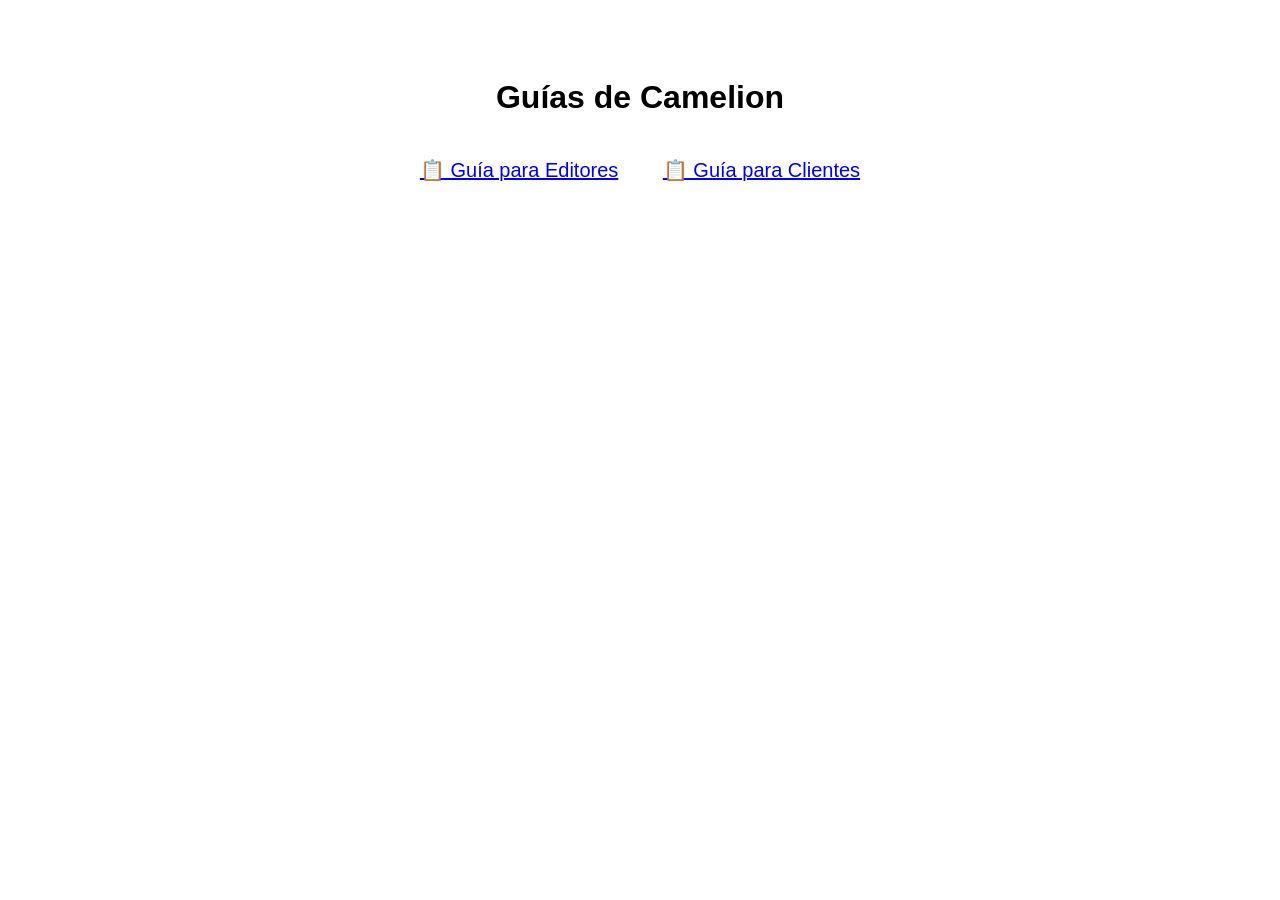
==== index.html @ d44e157c "Add index.html and fix static file serving" ====
<!DOCTYPE html>
<html>
<head>
<title>Camelion - Guías</title>
<style>
body { font-family: Arial; text-align: center; padding: 50px; }
a { font-size: 20px; margin: 20px; display: inline-block; }
</style>
</head>
<body>
<h1>Guías de Camelion</h1>
<a href="/guia-editor.html">📋 Guía para Editores</a>
<a href="/guia-cliente.html">📋 Guía para Clientes</a>
</body>
</html>
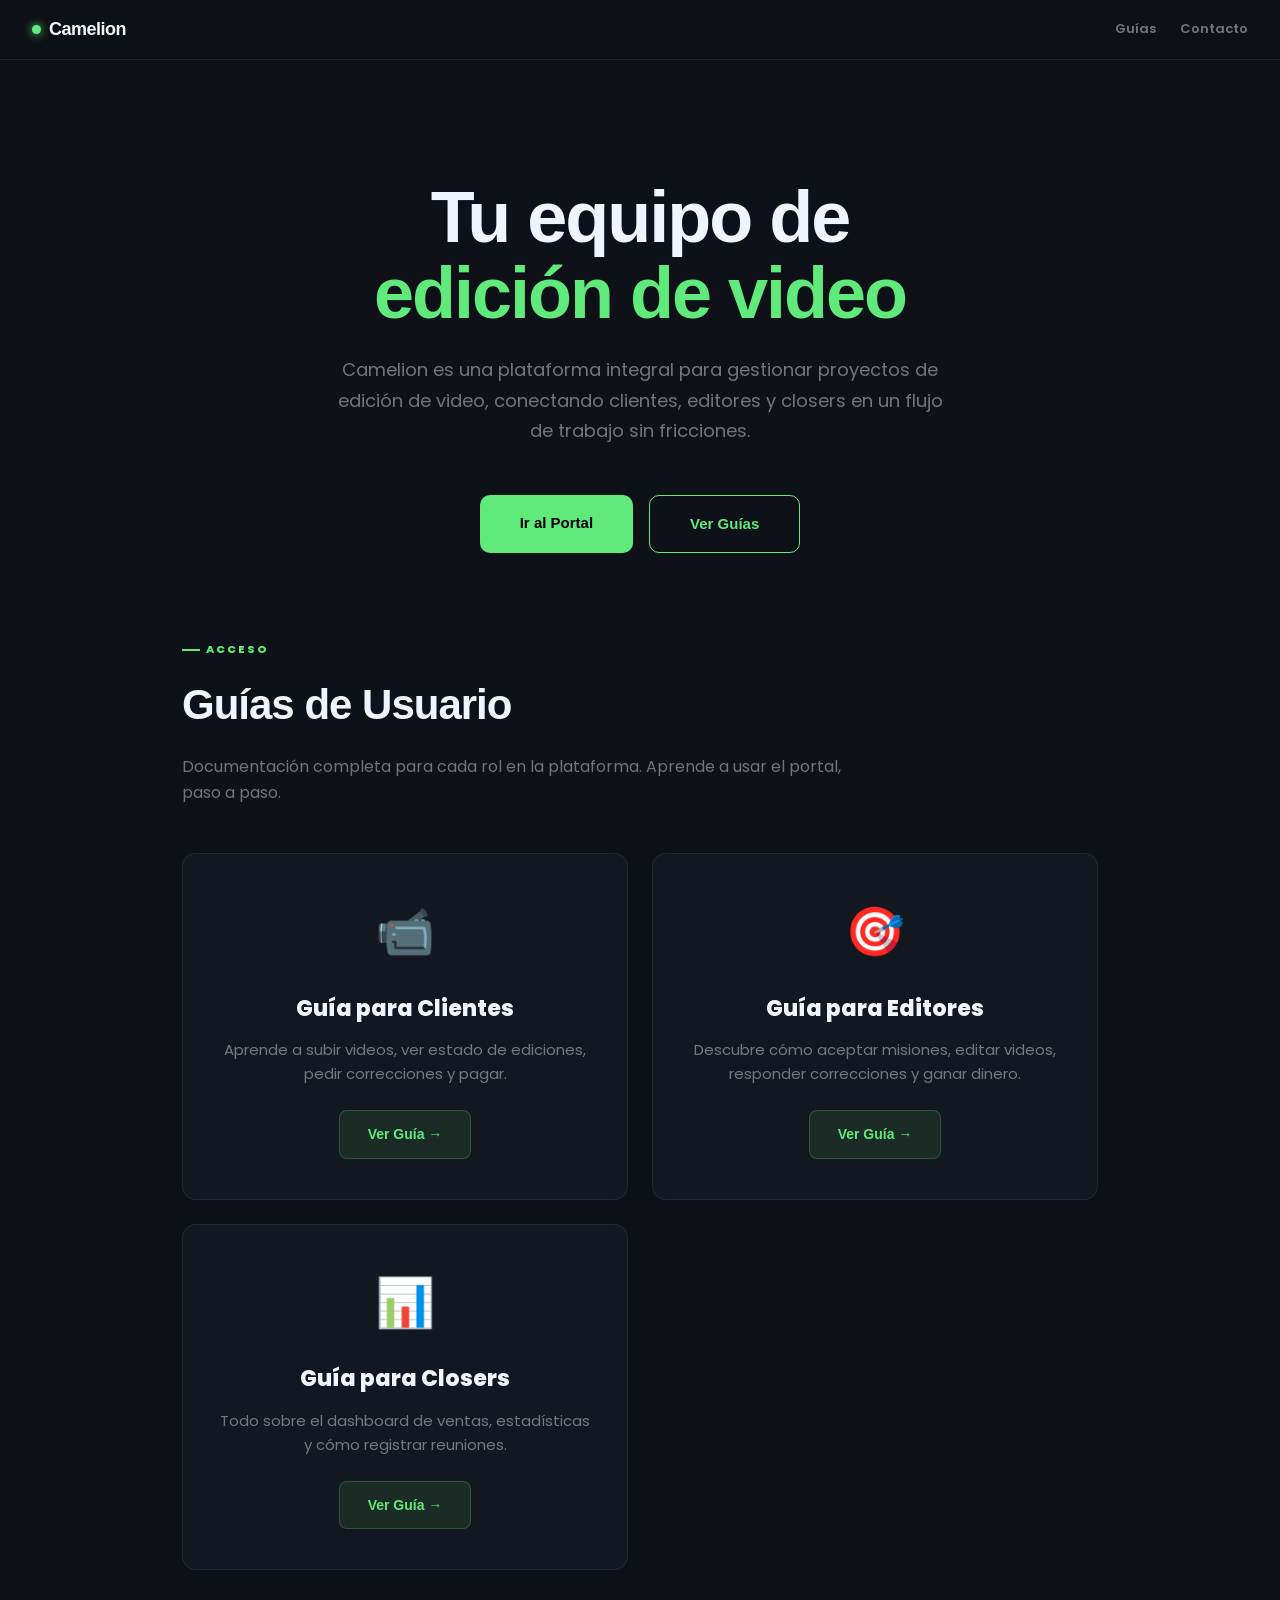
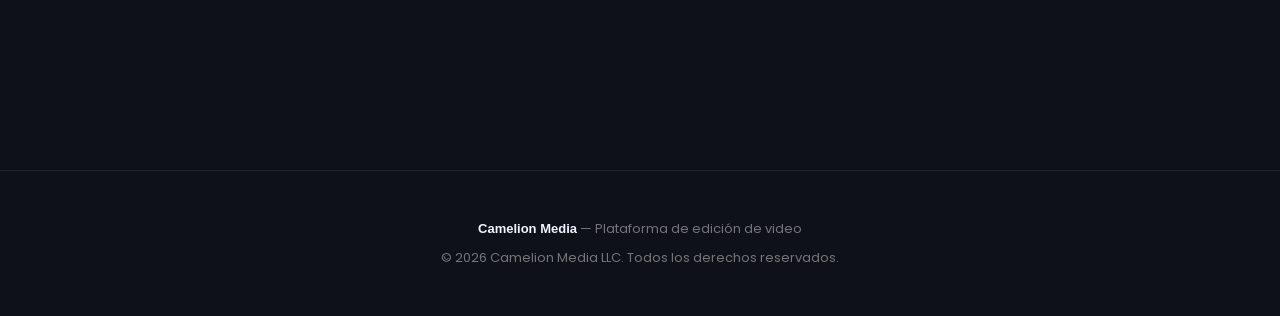
==== commit 67ddf305: "Create professional landing page with guide links" ====
--- a/index.html
+++ b/index.html
@@ -1,15 +1,101 @@
 <!DOCTYPE html>
-<html>
+<html lang="es">
 <head>
-<title>Camelion - Guías</title>
+<meta charset="UTF-8">
+<meta name="viewport" content="width=device-width, initial-scale=1.0">
+<title>Camelion Media — Edición de Video Profesional</title>
+<link href="https://fonts.googleapis.com/css2?family=Poppins:wght@400;500;600;700;800;900&display=swap" rel="stylesheet">
 <style>
-body { font-family: Arial; text-align: center; padding: 50px; }
-a { font-size: 20px; margin: 20px; display: inline-block; }
+*, *::before, *::after { box-sizing: border-box; margin: 0; padding: 0; }
+:root { --green: #60EA7B; --green-dim: rgba(96,234,123,0.10); --green-border: rgba(96,234,123,0.22); --bg: #0e1117; --bg2: #13171f; --bg3: #181d28; --border: rgba(255,255,255,0.07); --white: #f0f4ff; --gray: rgba(255,255,255,0.42); --font: 'Poppins', sans-serif; --radius: 14px; }
+html { scroll-behavior: smooth; }
+body { font-family: var(--font); background: var(--bg); color: var(--white); line-height: 1.6; -webkit-font-smoothing: antialiased; }
+nav { position: sticky; top: 0; z-index: 100; background: rgba(14,17,23,0.95); backdrop-filter: blur(18px); border-bottom: 1px solid var(--border); padding: 0 32px; height: 60px; display: flex; align-items: center; justify-content: space-between; }
+.nav-brand { display:flex; align-items:center; gap:8px; font-weight:900; font-size:18px; letter-spacing:-0.5px; }
+.nav-dot { width:9px; height:9px; border-radius:50%; background:var(--green); box-shadow:0 0 10px var(--green); }
+.nav-links { display:flex; gap:24px; }
+.nav-links a { font-size:13px; color:var(--gray); text-decoration:none; font-weight:600; transition:color 0.2s; }
+.nav-links a:hover { color:var(--green); }
+.hero { max-width: 980px; margin: 0 auto; padding: 120px 32px 80px; text-align: center; }
+.hero h1 { font-size: clamp(48px, 8vw, 72px); font-weight: 900; letter-spacing: -2px; line-height: 1.05; margin-bottom: 24px; }
+.hero h1 span { color: var(--green); }
+.hero p { font-size: 18px; color: var(--gray); max-width: 620px; margin: 0 auto 48px; line-height: 1.7; }
+.cta-buttons { display:flex; gap:16px; justify-content:center; flex-wrap:wrap; }
+.btn { padding:16px 40px; border-radius:10px; font-size:15px; font-weight:700; text-decoration:none; transition:all 0.2s; border:none; cursor:pointer; font-family:var(--font); }
+.btn-primary { background:var(--green); color:#000; }
+.btn-primary:hover { background:#5CD66A; box-shadow:0 8px 24px rgba(96,234,123,0.3); }
+.btn-secondary { background:transparent; color:var(--green); border:1px solid var(--green); }
+.btn-secondary:hover { background:var(--green-dim); }
+.content { max-width: 980px; margin: 0 auto; padding: 0 32px 120px; }
+.section-label { display:inline-flex; align-items:center; gap:6px; font-size:11px; font-weight:800; letter-spacing:2px; text-transform:uppercase; color:var(--green); margin-bottom:12px; }
+.section-label::before { content:''; width:18px; height:2px; background:var(--green); }
+h2 { font-size: 42px; font-weight:900; letter-spacing:-1px; margin-bottom:16px; }
+.section-sub { font-size:16px; color:var(--gray); margin-bottom:48px; max-width:660px; }
+.guides-grid { display:grid; grid-template-columns:repeat(auto-fit,minmax(300px,1fr)); gap:24px; margin-bottom:80px; }
+.guide-card { background:var(--bg2); border:1px solid var(--border); border-radius:var(--radius); padding:40px 32px; text-align:center; transition:all 0.3s; }
+.guide-card:hover { border-color:var(--green); background:rgba(96,234,123,0.05); }
+.guide-icon { font-size:48px; margin-bottom:20px; }
+.guide-title { font-size:22px; font-weight:800; margin-bottom:12px; }
+.guide-desc { font-size:15px; color:var(--gray); margin-bottom:24px; }
+.guide-link { display:inline-block; padding:12px 28px; border-radius:8px; background:var(--green-dim); border:1px solid var(--green-border); color:var(--green); text-decoration:none; font-weight:700; font-size:14px; transition:all 0.2s; }
+.guide-link:hover { background:var(--green); color:#000; }
+footer { border-top:1px solid var(--border); text-align:center; padding:48px 32px; font-size:13px; color:var(--gray); }
+footer strong { color:var(--white); }
+@media (max-width:600px) { nav { padding:0 16px; } .hero { padding:80px 20px 60px; } .content { padding:0 20px 80px; } .cta-buttons { flex-direction:column; } }
 </style>
 </head>
 <body>
-<h1>Guías de Camelion</h1>
-<a href="/guia-editor.html">📋 Guía para Editores</a>
-<a href="/guia-cliente.html">📋 Guía para Clientes</a>
+
+<nav>
+  <div class="nav-brand"><span class="nav-dot"></span>Camelion</div>
+  <div class="nav-links">
+    <a href="#guias">Guías</a>
+    <a href="mailto:adrianyvanoff14@hotmail.com">Contacto</a>
+  </div>
+</nav>
+
+<div class="hero">
+  <h1>Tu equipo de<br/><span>edición de video</span></h1>
+  <p>Camelion es una plataforma integral para gestionar proyectos de edición de video, conectando clientes, editores y closers en un flujo de trabajo sin fricciones.</p>
+  <div class="cta-buttons">
+    <a href="https://clientes.camelionmedia.com" class="btn btn-primary">Ir al Portal</a>
+    <a href="#guias" class="btn btn-secondary">Ver Guías</a>
+  </div>
+</div>
+
+<div class="content">
+  <div class="section-label">Acceso</div>
+  <h2 id="guias">Guías de Usuario</h2>
+  <p class="section-sub">Documentación completa para cada rol en la plataforma. Aprende a usar el portal, paso a paso.</p>
+
+  <div class="guides-grid">
+    <div class="guide-card">
+      <div class="guide-icon">📹</div>
+      <div class="guide-title">Guía para Clientes</div>
+      <div class="guide-desc">Aprende a subir videos, ver estado de ediciones, pedir correcciones y pagar.</div>
+      <a href="/guia-cliente.html" class="guide-link">Ver Guía →</a>
+    </div>
+
+    <div class="guide-card">
+      <div class="guide-icon">🎯</div>
+      <div class="guide-title">Guía para Editores</div>
+      <div class="guide-desc">Descubre cómo aceptar misiones, editar videos, responder correcciones y ganar dinero.</div>
+      <a href="/guia-editor.html" class="guide-link">Ver Guía →</a>
+    </div>
+
+    <div class="guide-card">
+      <div class="guide-icon">📊</div>
+      <div class="guide-title">Guía para Closers</div>
+      <div class="guide-desc">Todo sobre el dashboard de ventas, estadísticas y cómo registrar reuniones.</div>
+      <a href="/guia-closers.html" class="guide-link">Ver Guía →</a>
+    </div>
+  </div>
+</div>
+
+<footer>
+  <strong>Camelion Media</strong> — Plataforma de edición de video<br>
+  <span style="margin-top:8px;display:inline-block">© 2026 Camelion Media LLC. Todos los derechos reservados.</span>
+</footer>
+
 </body>
 </html>
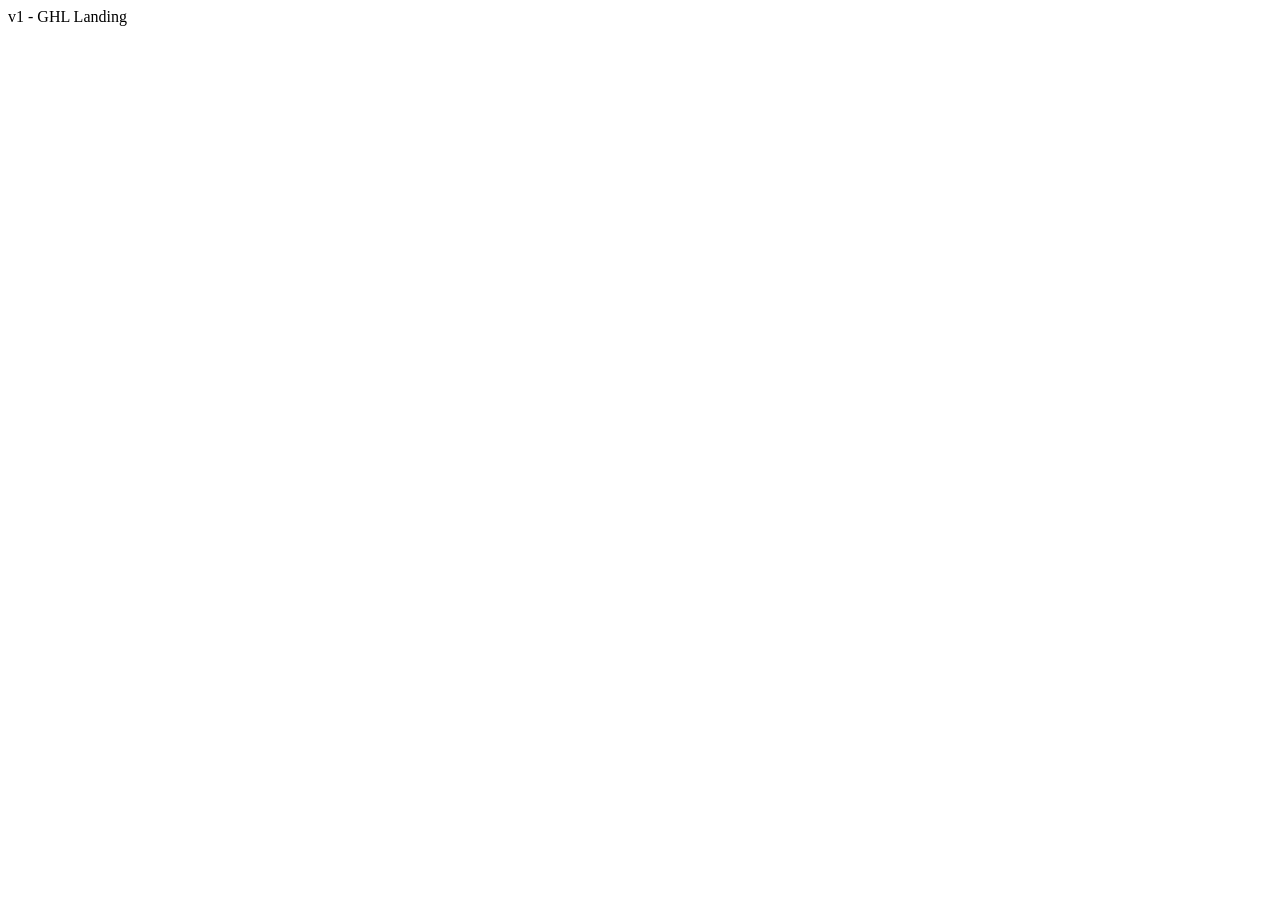
==== commit 06c5d378: "Implement A/B split testing for landings - Add v1/index.html with GHL landing (Variant A) - Add v2/i" ====
--- a/index.html
+++ b/index.html
@@ -1,101 +1,46 @@
 <!DOCTYPE html>
-<html lang="es">
+<html>
 <head>
-<meta charset="UTF-8">
-<meta name="viewport" content="width=device-width, initial-scale=1.0">
-<title>Camelion Media — Edición de Video Profesional</title>
-<link href="https://fonts.googleapis.com/css2?family=Poppins:wght@400;500;600;700;800;900&display=swap" rel="stylesheet">
-<style>
-*, *::before, *::after { box-sizing: border-box; margin: 0; padding: 0; }
-:root { --green: #60EA7B; --green-dim: rgba(96,234,123,0.10); --green-border: rgba(96,234,123,0.22); --bg: #0e1117; --bg2: #13171f; --bg3: #181d28; --border: rgba(255,255,255,0.07); --white: #f0f4ff; --gray: rgba(255,255,255,0.42); --font: 'Poppins', sans-serif; --radius: 14px; }
-html { scroll-behavior: smooth; }
-body { font-family: var(--font); background: var(--bg); color: var(--white); line-height: 1.6; -webkit-font-smoothing: antialiased; }
-nav { position: sticky; top: 0; z-index: 100; background: rgba(14,17,23,0.95); backdrop-filter: blur(18px); border-bottom: 1px solid var(--border); padding: 0 32px; height: 60px; display: flex; align-items: center; justify-content: space-between; }
-.nav-brand { display:flex; align-items:center; gap:8px; font-weight:900; font-size:18px; letter-spacing:-0.5px; }
-.nav-dot { width:9px; height:9px; border-radius:50%; background:var(--green); box-shadow:0 0 10px var(--green); }
-.nav-links { display:flex; gap:24px; }
-.nav-links a { font-size:13px; color:var(--gray); text-decoration:none; font-weight:600; transition:color 0.2s; }
-.nav-links a:hover { color:var(--green); }
-.hero { max-width: 980px; margin: 0 auto; padding: 120px 32px 80px; text-align: center; }
-.hero h1 { font-size: clamp(48px, 8vw, 72px); font-weight: 900; letter-spacing: -2px; line-height: 1.05; margin-bottom: 24px; }
-.hero h1 span { color: var(--green); }
-.hero p { font-size: 18px; color: var(--gray); max-width: 620px; margin: 0 auto 48px; line-height: 1.7; }
-.cta-buttons { display:flex; gap:16px; justify-content:center; flex-wrap:wrap; }
-.btn { padding:16px 40px; border-radius:10px; font-size:15px; font-weight:700; text-decoration:none; transition:all 0.2s; border:none; cursor:pointer; font-family:var(--font); }
-.btn-primary { background:var(--green); color:#000; }
-.btn-primary:hover { background:#5CD66A; box-shadow:0 8px 24px rgba(96,234,123,0.3); }
-.btn-secondary { background:transparent; color:var(--green); border:1px solid var(--green); }
-.btn-secondary:hover { background:var(--green-dim); }
-.content { max-width: 980px; margin: 0 auto; padding: 0 32px 120px; }
-.section-label { display:inline-flex; align-items:center; gap:6px; font-size:11px; font-weight:800; letter-spacing:2px; text-transform:uppercase; color:var(--green); margin-bottom:12px; }
-.section-label::before { content:''; width:18px; height:2px; background:var(--green); }
-h2 { font-size: 42px; font-weight:900; letter-spacing:-1px; margin-bottom:16px; }
-.section-sub { font-size:16px; color:var(--gray); margin-bottom:48px; max-width:660px; }
-.guides-grid { display:grid; grid-template-columns:repeat(auto-fit,minmax(300px,1fr)); gap:24px; margin-bottom:80px; }
-.guide-card { background:var(--bg2); border:1px solid var(--border); border-radius:var(--radius); padding:40px 32px; text-align:center; transition:all 0.3s; }
-.guide-card:hover { border-color:var(--green); background:rgba(96,234,123,0.05); }
-.guide-icon { font-size:48px; margin-bottom:20px; }
-.guide-title { font-size:22px; font-weight:800; margin-bottom:12px; }
-.guide-desc { font-size:15px; color:var(--gray); margin-bottom:24px; }
-.guide-link { display:inline-block; padding:12px 28px; border-radius:8px; background:var(--green-dim); border:1px solid var(--green-border); color:var(--green); text-decoration:none; font-weight:700; font-size:14px; transition:all 0.2s; }
-.guide-link:hover { background:var(--green); color:#000; }
-footer { border-top:1px solid var(--border); text-align:center; padding:48px 32px; font-size:13px; color:var(--gray); }
-footer strong { color:var(--white); }
-@media (max-width:600px) { nav { padding:0 16px; } .hero { padding:80px 20px 60px; } .content { padding:0 20px 80px; } .cta-buttons { flex-direction:column; } }
-</style>
+  <meta charset="utf-8">
+  <meta name="viewport" content="width=device-width, initial-scale=1">
+  <title>Camelion Media Landing</title>
+  <script>
+    (function() {
+      const COOKIE_NAME = 'camelion_variant';
+      const COOKIE_DURATION = 365;
+
+      function getCookie(name) {
+        const nameEQ = name + '=';
+        const cookies = document.cookie.split(';');
+        for (let i = 0; i < cookies.length; i++) {
+          let c = cookies[i].trim();
+          if (c.indexOf(nameEQ) === 0) return c.substring(nameEQ.length);
+        }
+        return null;
+      }
+
+      function setCookie(name, value, days) {
+        const date = new Date();
+        date.setTime(date.getTime() + (days * 24 * 60 * 60 * 1000));
+        const expires = 'expires=' + date.toUTCString();
+        document.cookie = name + '=' + value + ';' + expires + ';path=/';
+      }
+
+      function getVariant() {
+        let variant = getCookie(COOKIE_NAME);
+        if (!variant) {
+          variant = Math.random() < 0.5 ? 'v1' : 'v2';
+          setCookie(COOKIE_NAME, variant, COOKIE_DURATION);
+        }
+        return variant;
+      }
+
+      const variant = getVariant();
+      window.location.href = '/' + variant + '/';
+    })();
+  </script>
 </head>
 <body>
-
-<nav>
-  <div class="nav-brand"><span class="nav-dot"></span>Camelion</div>
-  <div class="nav-links">
-    <a href="#guias">Guías</a>
-    <a href="mailto:adrianyvanoff14@hotmail.com">Contacto</a>
-  </div>
-</nav>
-
-<div class="hero">
-  <h1>Tu equipo de<br/><span>edición de video</span></h1>
-  <p>Camelion es una plataforma integral para gestionar proyectos de edición de video, conectando clientes, editores y closers en un flujo de trabajo sin fricciones.</p>
-  <div class="cta-buttons">
-    <a href="https://clientes.camelionmedia.com" class="btn btn-primary">Ir al Portal</a>
-    <a href="#guias" class="btn btn-secondary">Ver Guías</a>
-  </div>
-</div>
-
-<div class="content">
-  <div class="section-label">Acceso</div>
-  <h2 id="guias">Guías de Usuario</h2>
-  <p class="section-sub">Documentación completa para cada rol en la plataforma. Aprende a usar el portal, paso a paso.</p>
-
-  <div class="guides-grid">
-    <div class="guide-card">
-      <div class="guide-icon">📹</div>
-      <div class="guide-title">Guía para Clientes</div>
-      <div class="guide-desc">Aprende a subir videos, ver estado de ediciones, pedir correcciones y pagar.</div>
-      <a href="/guia-cliente.html" class="guide-link">Ver Guía →</a>
-    </div>
-
-    <div class="guide-card">
-      <div class="guide-icon">🎯</div>
-      <div class="guide-title">Guía para Editores</div>
-      <div class="guide-desc">Descubre cómo aceptar misiones, editar videos, responder correcciones y ganar dinero.</div>
-      <a href="/guia-editor.html" class="guide-link">Ver Guía →</a>
-    </div>
-
-    <div class="guide-card">
-      <div class="guide-icon">📊</div>
-      <div class="guide-title">Guía para Closers</div>
-      <div class="guide-desc">Todo sobre el dashboard de ventas, estadísticas y cómo registrar reuniones.</div>
-      <a href="/guia-closers.html" class="guide-link">Ver Guía →</a>
-    </div>
-  </div>
-</div>
-
-<footer>
-  <strong>Camelion Media</strong> — Plataforma de edición de video<br>
-  <span style="margin-top:8px;display:inline-block">© 2026 Camelion Media LLC. Todos los derechos reservados.</span>
-</footer>
-
+  <p>Redirecting...</p>
 </body>
 </html>
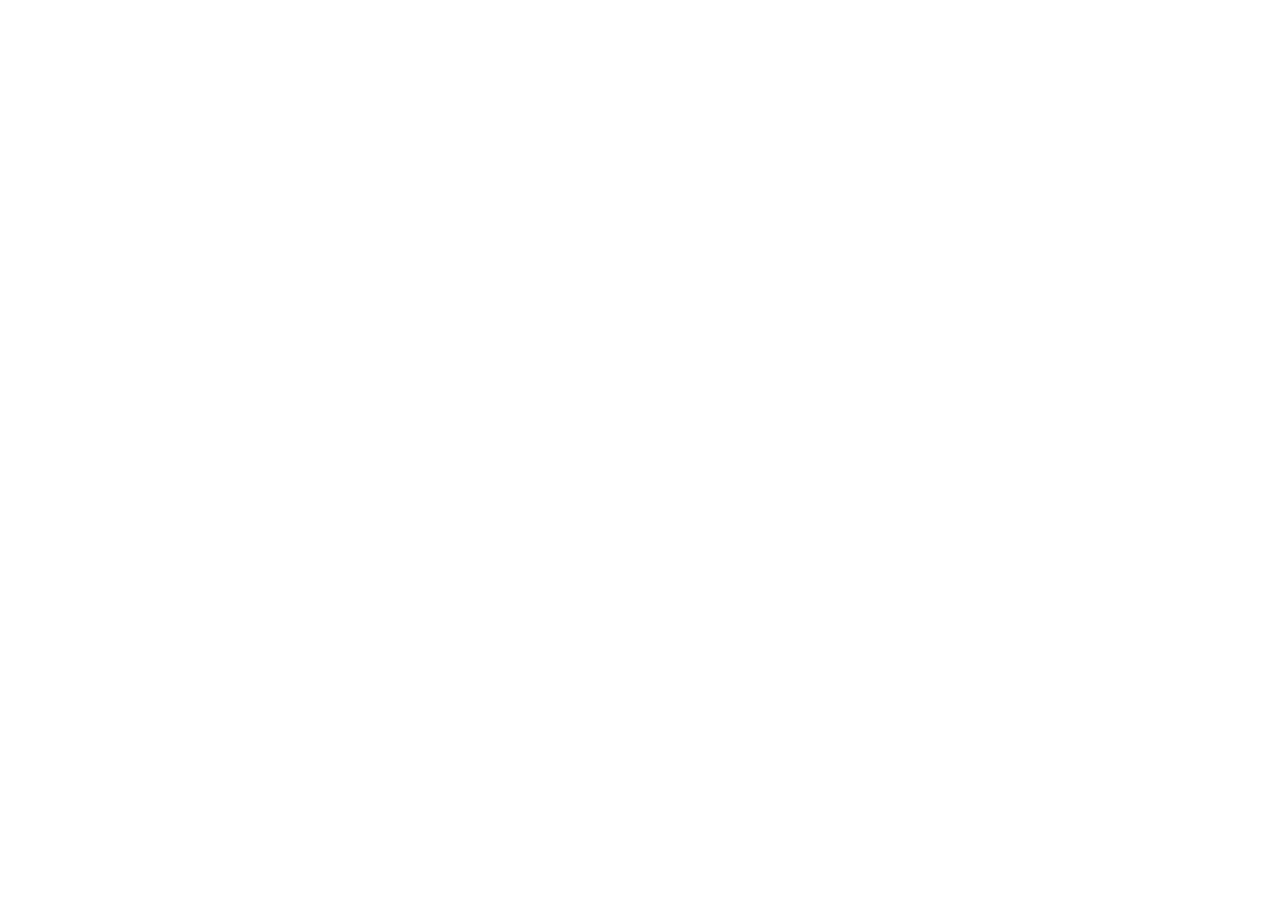
==== commit c5e132d2: "Add Vercel Analytics script to all landing pages" ====
--- a/index.html
+++ b/index.html
@@ -42,5 +42,6 @@
 </head>
 <body>
   <p>Redirecting...</p>
+  <script defer src="/_vercel/insights/script.js"></script>
 </body>
 </html>
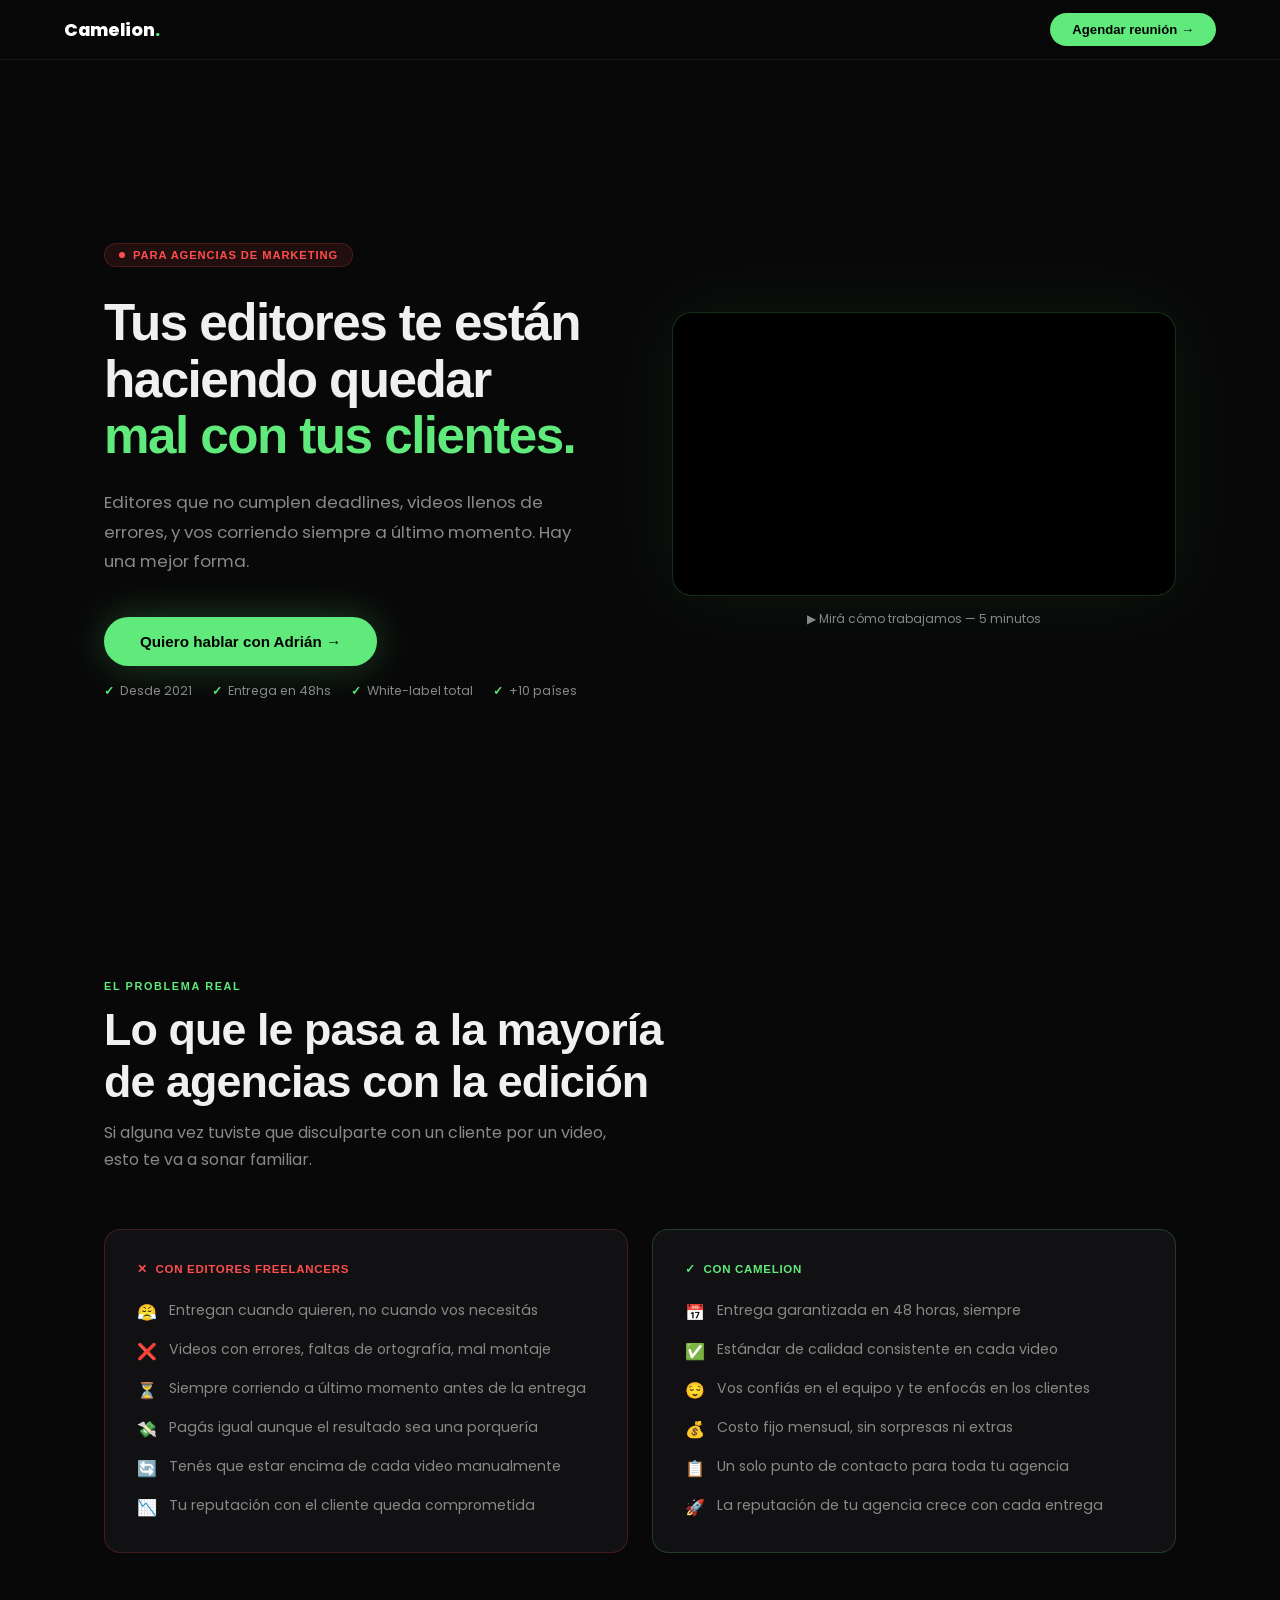
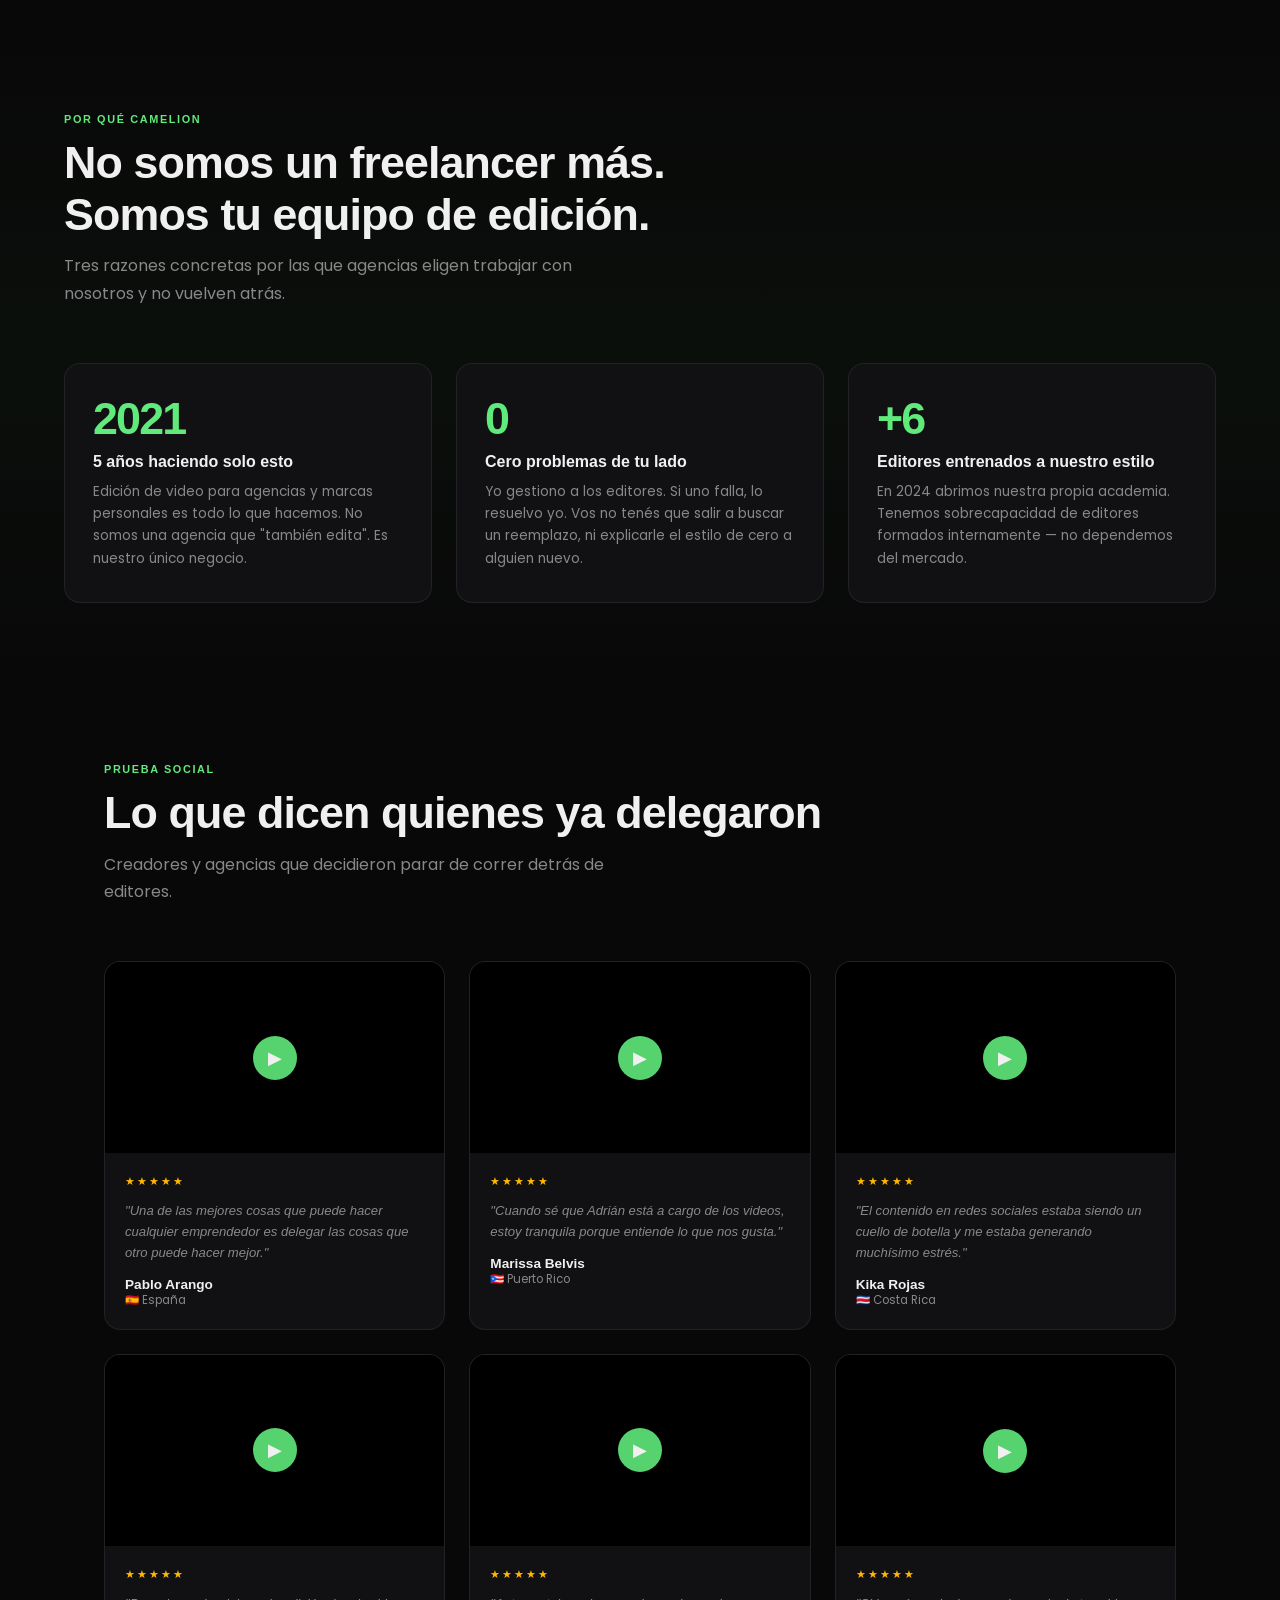
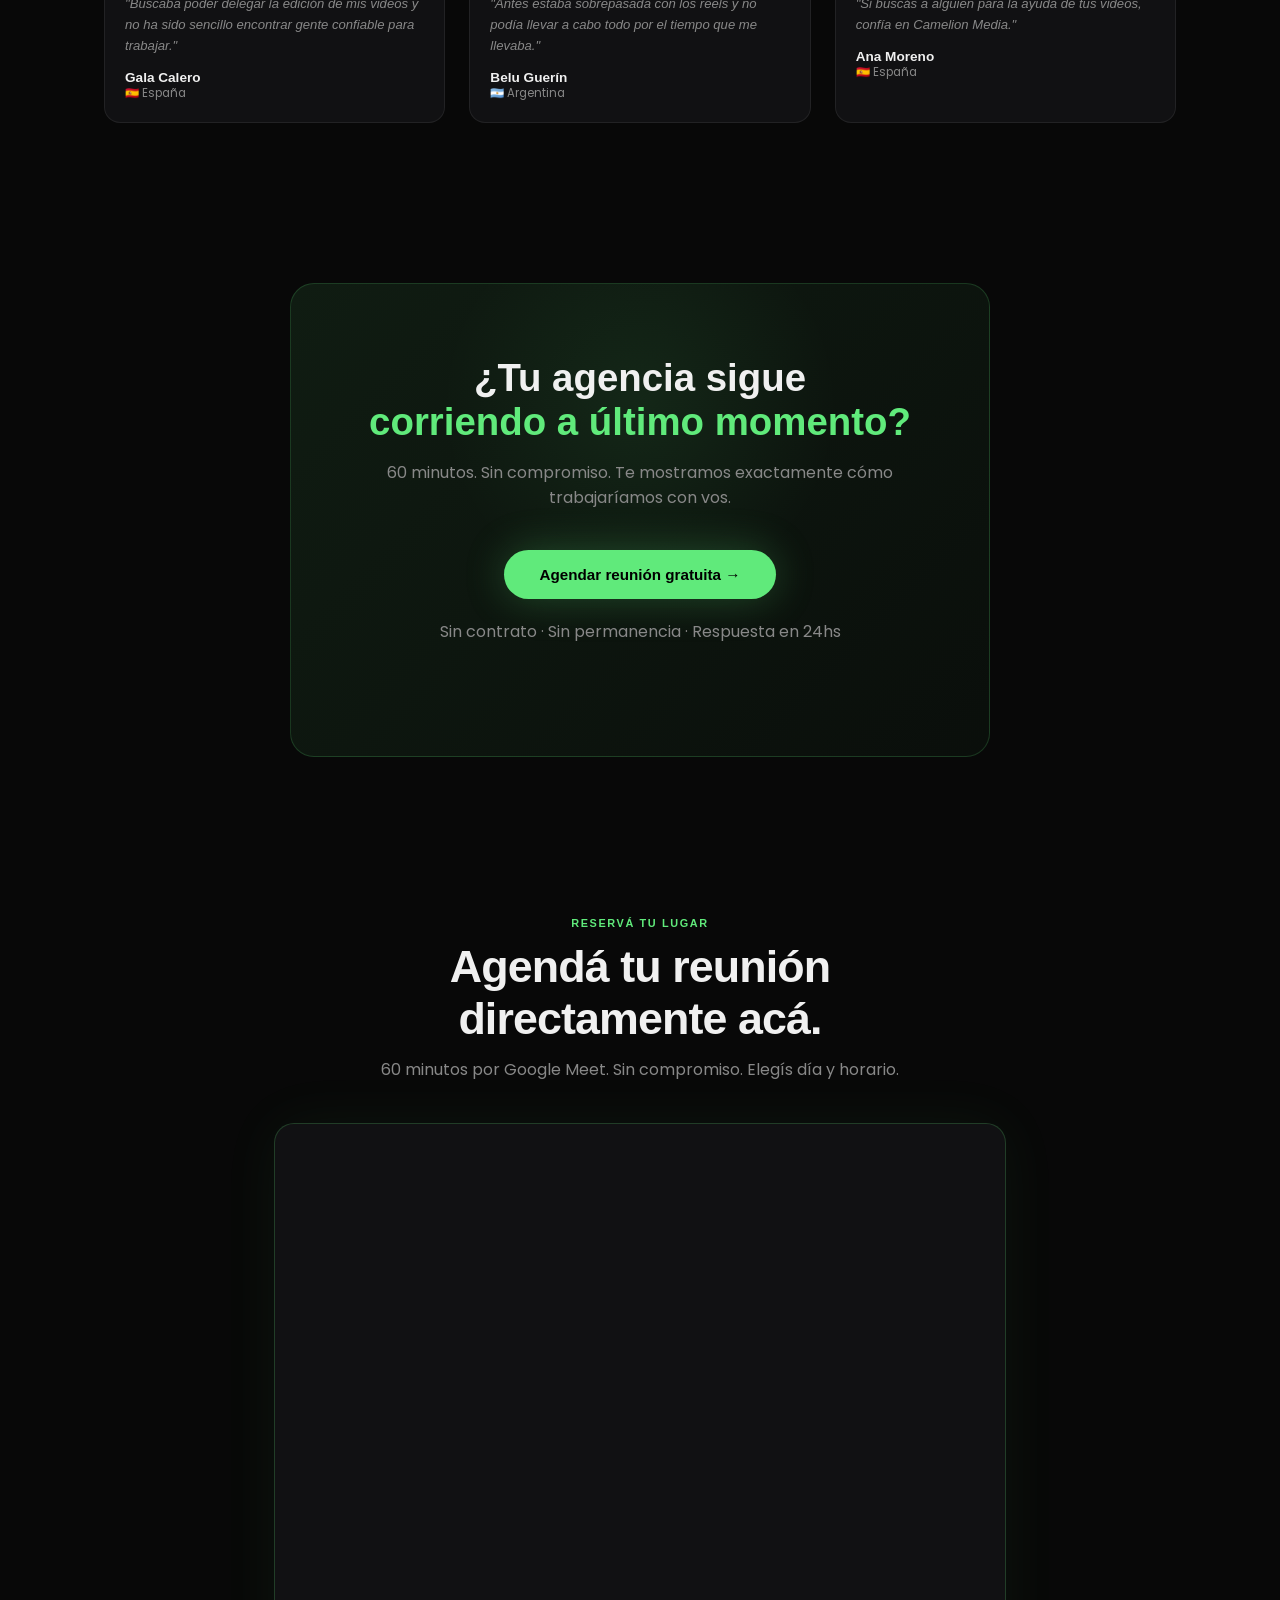
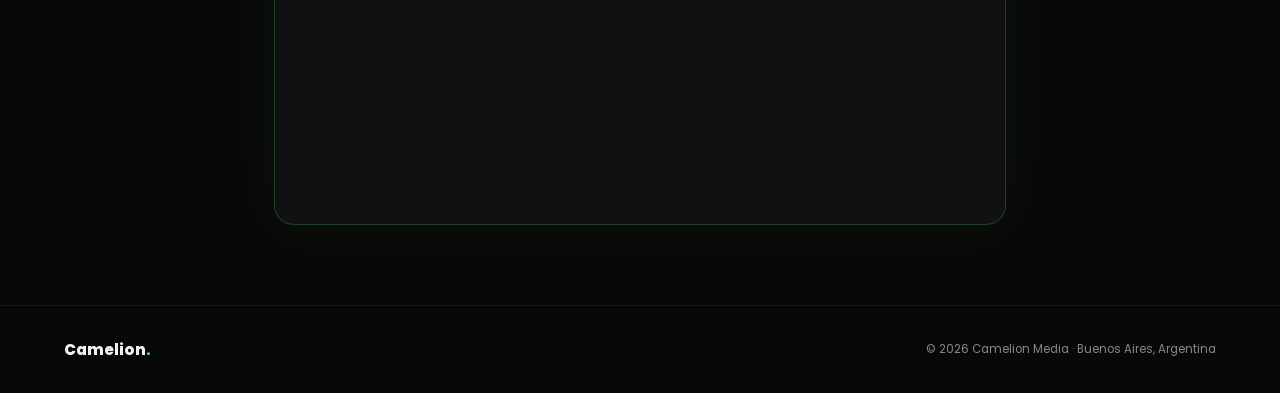
==== commit a7c92457: "Fix root A/B redirect dropping UTM params before reaching v1/v2 window.location.href = '/' + variant" ====
--- a/index.html
+++ b/index.html
@@ -36,7 +36,7 @@
       }
 
       const variant = getVariant();
-      window.location.href = '/' + variant + '/';
+      window.location.href = '/' + variant + '/' + window.location.search;
     })();
   </script>
 </head>
